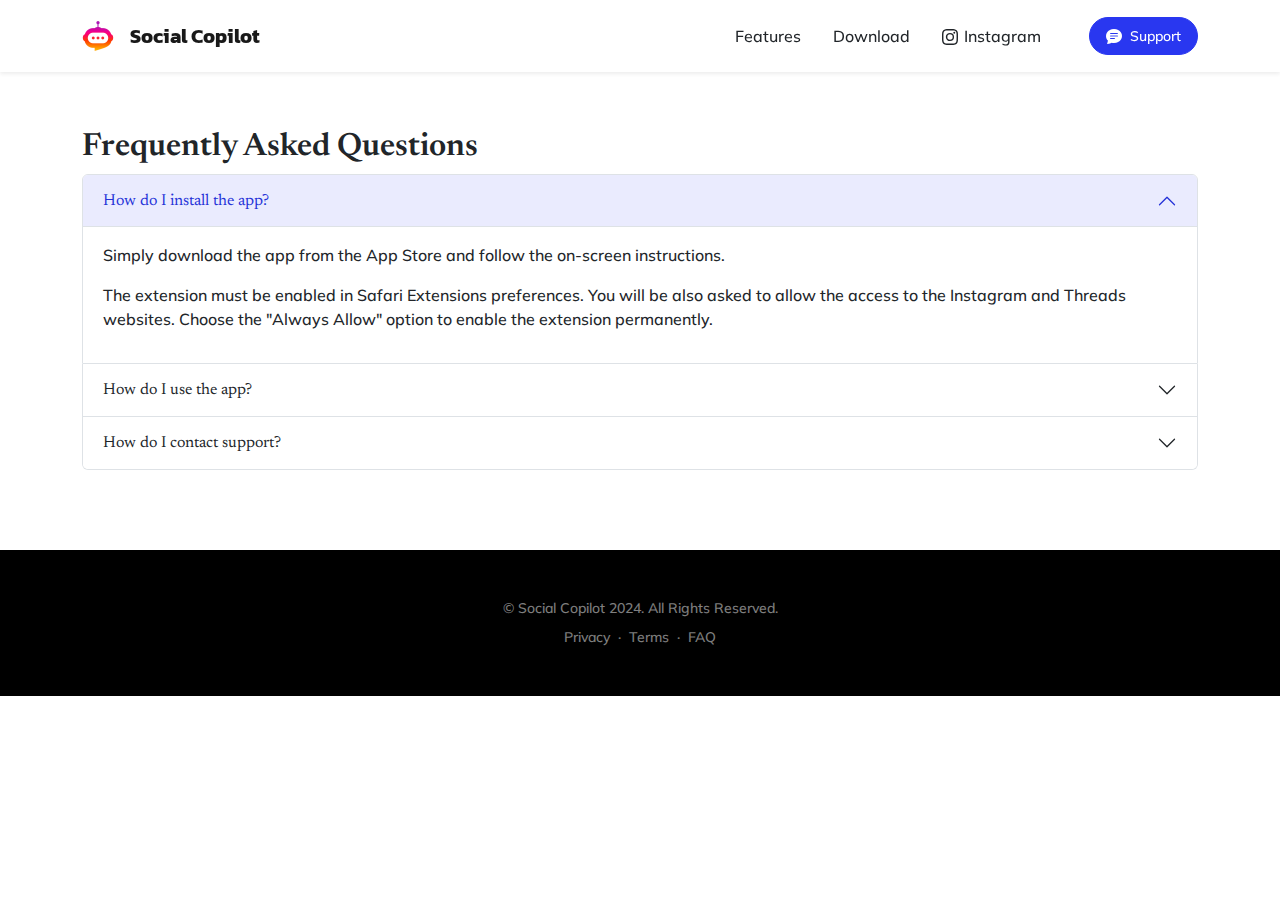
==== faq.html @ f34a7c2a "Added FAQ" ====
<!DOCTYPE html>
<html lang="en">

<head>
    <!-- Google tag (gtag.js) -->
    <script async src="https://www.googletagmanager.com/gtag/js?id=G-7GPR54T73J"></script>
    <script>
        window.dataLayer = window.dataLayer || [];
        function gtag() { dataLayer.push(arguments); }
        gtag('js', new Date());

        gtag('config', 'G-7GPR54T73J');
    </script>
    <meta charset="utf-8" />
    <meta name="viewport" content="width=device-width, initial-scale=1, shrink-to-fit=no" />
    <title>Social Copilot - FAQ</title>
    <link rel="icon" href="favicon.ico" sizes="48x48">
    <link rel="icon" type="image/png" href="assets/favicon-32x32.png" sizes="32x32">
    <link rel="icon" type="image/png" href="assets/favicon-16x16.png" sizes="16x16">
    <link rel="icon" type="image/svg+xml" href="assets/icon.svg">
    <link rel="apple-touch-icon" href="assets/apple-touch-icon.png">
    <!-- Bootstrap icons-->
    <link href="https://cdn.jsdelivr.net/npm/bootstrap-icons@1.5.0/font/bootstrap-icons.css" rel="stylesheet" />
    <!-- Google fonts-->
    <link rel="preconnect" href="https://fonts.gstatic.com" />
    <link href="https://fonts.googleapis.com/css2?family=Newsreader:ital,wght@0,600;1,600&amp;display=swap"
        rel="stylesheet" />
    <link
        href="https://fonts.googleapis.com/css2?family=Mulish:ital,wght@0,300;0,500;0,600;0,700;1,300;1,500;1,600;1,700&amp;display=swap"
        rel="stylesheet" />
    <link href="https://fonts.googleapis.com/css2?family=Kanit:ital,wght@0,400;1,400&amp;display=swap"
        rel="stylesheet" />
    <!-- Core theme CSS (includes Bootstrap)-->
    <link href="css/styles.css" rel="stylesheet" />
</head>

<body id="page-top">
    <!-- Navigation-->
    <nav class="navbar navbar-expand-lg navbar-light fixed-top shadow-sm" id="mainNav">
        <div class="container">
            <img class="logo" src="assets/img/icon.png" alt="Social Copilot"></img>
            <a class="navbar-brand fw-bold" href="index.html#page-top">Social Copilot</a>
            <button class="navbar-toggler" type="button" data-bs-toggle="collapse" data-bs-target="#navbarResponsive"
                aria-controls="navbarResponsive" aria-expanded="false" aria-label="Toggle navigation">
                Menu
                <i class="bi-list"></i>
            </button>
            <div class="collapse navbar-collapse" id="navbarResponsive">
                <ul class="navbar-nav ms-auto me-4 my-3 my-lg-0">
                    <li class="nav-item"><a class="nav-link me-lg-3" href="index.html#features">Features</a></li>
                    <li class="nav-item"><a class="nav-link me-lg-3" href="index.html#download">Download</a></li>
                    <li class="nav-item">
                        <a class="nav-link me-lg-3" href="https://www.instagram.com/igcopilot/">
                            <svg xmlns="http://www.w3.org/2000/svg" width="18" height="18" fill="currentColor"
                                class="bi bi-instagram align-middle" viewBox="0 0 18 18">
                                <path
                                    d="M8 0C5.829 0 5.556.01 4.703.048 3.85.088 3.269.222 2.76.42a3.9 3.9 0 0 0-1.417.923A3.9 3.9 0 0 0 .42 2.76C.222 3.268.087 3.85.048 4.7.01 5.555 0 5.827 0 8.001c0 2.172.01 2.444.048 3.297.04.852.174 1.433.372 1.942.205.526.478.972.923 1.417.444.445.89.719 1.416.923.51.198 1.09.333 1.942.372C5.555 15.99 5.827 16 8 16s2.444-.01 3.298-.048c.851-.04 1.434-.174 1.943-.372a3.9 3.9 0 0 0 1.416-.923c.445-.445.718-.891.923-1.417.197-.509.332-1.09.372-1.942C15.99 10.445 16 10.173 16 8s-.01-2.445-.048-3.299c-.04-.851-.175-1.433-.372-1.941a3.9 3.9 0 0 0-.923-1.417A3.9 3.9 0 0 0 13.24.42c-.51-.198-1.092-.333-1.943-.372C10.443.01 10.172 0 7.998 0zm-.717 1.442h.718c2.136 0 2.389.007 3.232.046.78.035 1.204.166 1.486.275.373.145.64.319.92.599s.453.546.598.92c.11.281.24.705.275 1.485.039.843.047 1.096.047 3.231s-.008 2.389-.047 3.232c-.035.78-.166 1.203-.275 1.485a2.5 2.5 0 0 1-.599.919c-.28.28-.546.453-.92.598-.28.11-.704.24-1.485.276-.843.038-1.096.047-3.232.047s-2.39-.009-3.233-.047c-.78-.036-1.203-.166-1.485-.276a2.5 2.5 0 0 1-.92-.598 2.5 2.5 0 0 1-.6-.92c-.109-.281-.24-.705-.275-1.485-.038-.843-.046-1.096-.046-3.233s.008-2.388.046-3.231c.036-.78.166-1.204.276-1.486.145-.373.319-.64.599-.92s.546-.453.92-.598c.282-.11.705-.24 1.485-.276.738-.034 1.024-.044 2.515-.045zm4.988 1.328a.96.96 0 1 0 0 1.92.96.96 0 0 0 0-1.92m-4.27 1.122a4.109 4.109 0 1 0 0 8.217 4.109 4.109 0 0 0 0-8.217m0 1.441a2.667 2.667 0 1 1 0 5.334 2.667 2.667 0 0 1 0-5.334">
                                </path>
                            </svg>
                            Instagram
                        </a>
                    </li>
                </ul>
                <a href="mailto:sia.danilova.connect@gmail.com" style="color: inherit; text-decoration:none;">
                    <button class="btn btn-primary rounded-pill px-3 mb-2 mb-lg-0">
                        <span class="d-flex align-items-center">
                            <i class="bi-chat-text-fill me-2"></i>
                            <span class="small">Support</span>
                        </span>
                    </button>
                </a>
            </div>
        </div>
    </nav>
    <section id="privacy">
        <div class="mt-5 overflow-visible pb-0">
            <div class="position-relative">
                <div class="section-1 mb-md-6">
                    <div class="container">
                        <div class="row col-mb-50">
                            <h2>Frequently Asked Questions</h2>
                            <div class="accordion" id="accordionExample">
                                <div class="accordion-item">
                                    <h2 class="accordion-header" id="headingOne">
                                        <button class="accordion-button" type="button" data-bs-toggle="collapse"
                                            data-bs-target="#collapseOne" aria-expanded="true" aria-controls="collapseOne">
                                            How do I install the app?
                                        </button>
                                    </h2>
                                    <div id="collapseOne" class="accordion-collapse collapse show"
                                        aria-labelledby="headingOne" data-bs-parent="#accordionExample">
                                        <div class="accordion-body">
                                            <p>Simply download the app from the App Store and follow the
                                                on-screen instructions.
                                            </p>
                                            The extension must be enabled in Safari Extensions preferences.
                                            You will be also asked to allow the access to the Instagram and Threads websites.
                                            Choose the "Always Allow" option to enable the extension permanently.
                                            <p>
                                        </div>
                                    </div>
                                </div>
                                <div class="accordion-item">
                                    <h2 class="accordion-header" id="headingTwo">
                                        <button class="accordion-button collapsed" type="button" data-bs-toggle="collapse"
                                            data-bs-target="#collapseTwo" aria-expanded="false" aria-controls="collapseTwo">
                                            How do I use the app?
                                        </button>
                                    </h2>
                                    <div id="collapseTwo" class="accordion-collapse collapse" aria-labelledby="headingTwo"
                                        data-bs-parent="#accordionExample">
                                        <div class="accordion-body">
                                            <p>Once you have installed the app, you will need an active subscription in order to use it.
                                                You can subscribe by clicking the "Subscribe" button in the browser popup and follow the
                                                on-screen instructions.
                                            </p>
                                            <p>
                                                After that, you can start using the app. The app will automatically inject the new button
                                                near the comment field on Instagram and Threads websites. Click the button to
                                                generate the comment for your post.
                                            </p>
                                        </div>
                                    </div>
                                </div>
                                <div class="accordion-item">
                                    <h2 class="accordion-header" id="headingThree">
                                        <button class="accordion-button collapsed" type="button" data-bs-toggle="collapse"
                                            data-bs-target="#collapseThree" aria-expanded="false"
                                            aria-controls="collapseThree">
                                            How do I contact support?
                                        </button>
                                    </h2>
                                    <div id="collapseThree" class="accordion-collapse collapse" aria-labelledby="headingThree"
                                        data-bs-parent="#accordionExample">
                                        <div class="accordion-body">
                                            <p>You can contact support by clicking the "Support" button in the top right
                                                corner of the screen.</p>
                                        </div>
                                    </div>
                                </div>
                            </div>
                        </div>
                    </div>
                </div>
            </div>
        </div>
    </section>
    <!-- Footer-->
    <footer class="bg-black text-center py-5">
        <div class="container">
            <div class="text-white-50 small">
                <div class="mb-2">&copy; Social Copilot 2024. All Rights Reserved.</div>
                <a href="privacy.html">Privacy</a>
                <span class="mx-1">&middot;</span>
                <a href="https://www.apple.com/legal/internet-services/itunes/dev/stdeula/">Terms</a>
                <span class="mx-1">&middot;</span>
                <a href="faq.html">FAQ</a>
            </div>
        </div>
    </footer>
    <!-- Bootstrap core JS-->
    <script src="https://cdn.jsdelivr.net/npm/bootstrap@5.2.3/dist/js/bootstrap.bundle.min.js"></script>
    <!-- Core theme JS-->
    <script src="js/scripts.js"></script>
    <!-- * * * * * * * * * * * * * * * * * * * * * * * * * * * * * * * * * * * * * * * *-->
    <!-- * *                               SB Forms JS                               * *-->
    <!-- * * Activate your form at https://startbootstrap.com/solution/contact-forms * *-->
    <!-- * * * * * * * * * * * * * * * * * * * * * * * * * * * * * * * * * * * * * * * *-->
    <script src="https://cdn.startbootstrap.com/sb-forms-latest.js"></script>
</body>

</html>
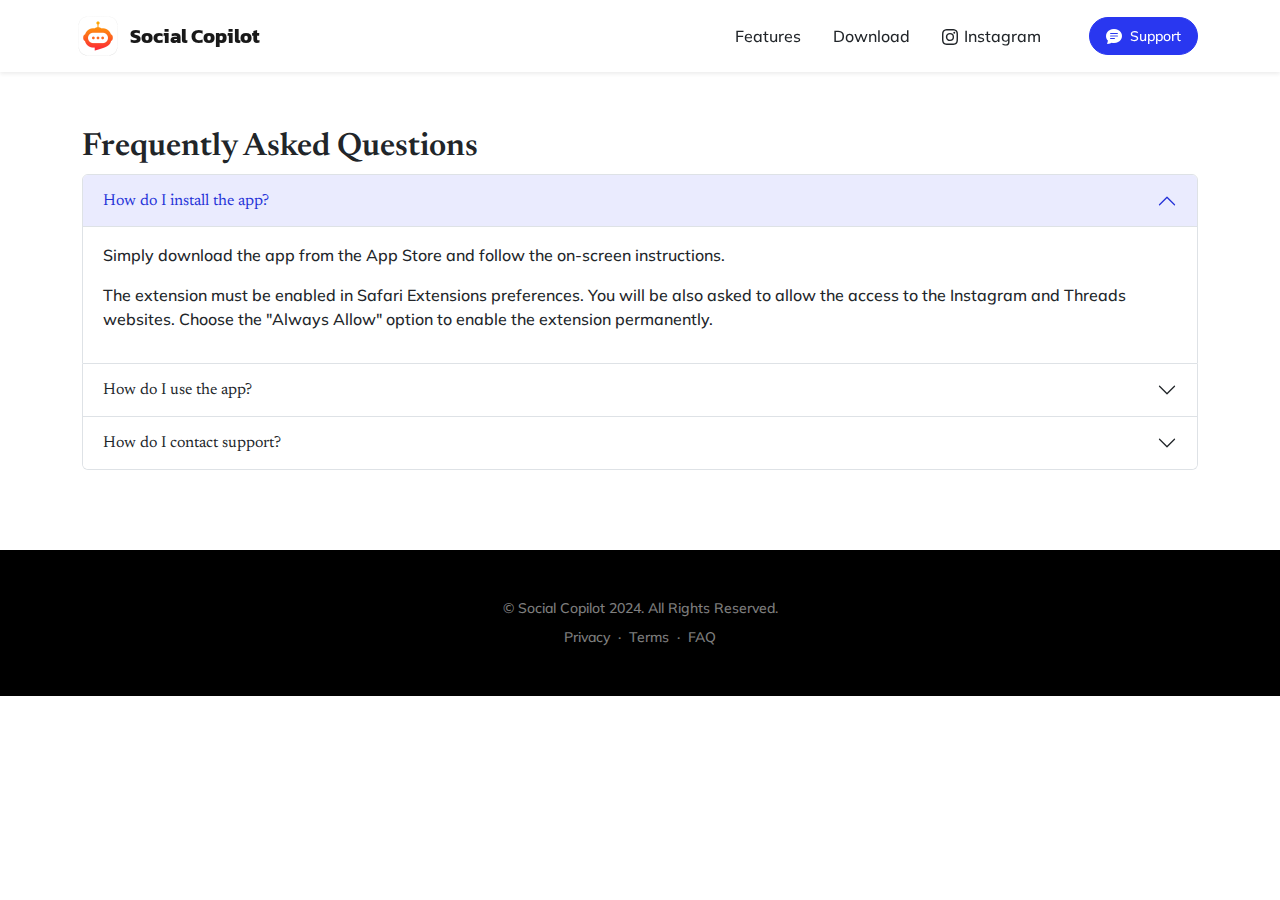
==== commit ac30b255: "Update color brand" ====
--- a/faq.html
+++ b/faq.html
@@ -15,8 +15,6 @@
     <meta name="viewport" content="width=device-width, initial-scale=1, shrink-to-fit=no" />
     <title>Social Copilot - FAQ</title>
     <link rel="icon" href="favicon.ico" sizes="48x48">
-    <link rel="icon" type="image/png" href="assets/favicon-32x32.png" sizes="32x32">
-    <link rel="icon" type="image/png" href="assets/favicon-16x16.png" sizes="16x16">
     <link rel="icon" type="image/svg+xml" href="assets/icon.svg">
     <link rel="apple-touch-icon" href="assets/apple-touch-icon.png">
     <!-- Bootstrap icons-->
@@ -50,7 +48,7 @@
                     <li class="nav-item"><a class="nav-link me-lg-3" href="index.html#features">Features</a></li>
                     <li class="nav-item"><a class="nav-link me-lg-3" href="index.html#download">Download</a></li>
                     <li class="nav-item">
-                        <a class="nav-link me-lg-3" href="https://www.instagram.com/igcopilot/">
+                        <a class="nav-link me-lg-3" href="https://www.instagram.com/social_copilot/">
                             <svg xmlns="http://www.w3.org/2000/svg" width="18" height="18" fill="currentColor"
                                 class="bi bi-instagram align-middle" viewBox="0 0 18 18">
                                 <path
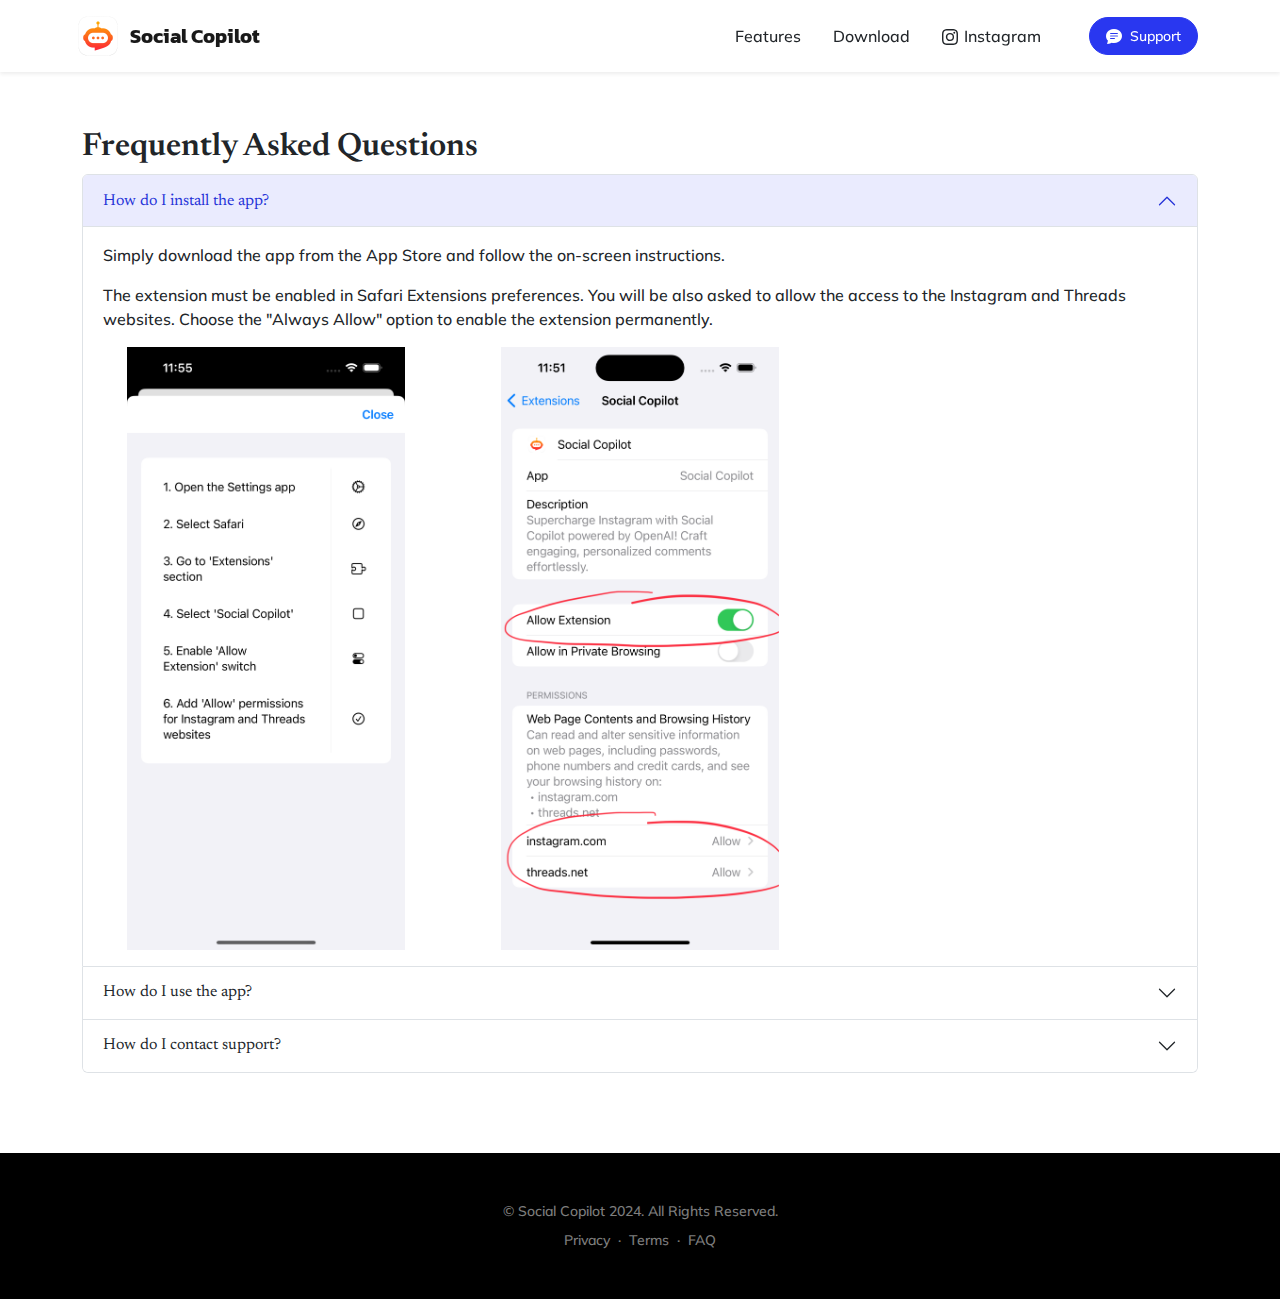
==== commit dd1458c3: "FAQ added images" ====
--- a/faq.html
+++ b/faq.html
@@ -95,6 +95,10 @@
                                             You will be also asked to allow the access to the Instagram and Threads websites.
                                             Choose the "Always Allow" option to enable the extension permanently.
                                             <p>
+                                            <div class="row gx-5">
+                                                <div class="px-5 px-sm-10 col-6 col-lg-4"><img class="img-fluid" src="assets/img/faq/0.png" alt="..."></div>
+                                                <div class="px-5 px-sm-10 col-6 col-lg-4"><img class="img-fluid" src="assets/img/faq/1.png" alt="..."></div>
+                                            </div>
                                         </div>
                                     </div>
                                 </div>
@@ -109,14 +113,19 @@
                                         data-bs-parent="#accordionExample">
                                         <div class="accordion-body">
                                             <p>Once you have installed the app, you will need an active subscription in order to use it.
-                                                You can subscribe by clicking the "Subscribe" button in the browser popup and follow the
-                                                on-screen instructions.
+                                                You can subscribe by clicking the "Subscribe" button in the browser popup or inside the 
+                                                application (only iOS) and follow the on-screen instructions.
                                             </p>
                                             <p>
                                                 After that, you can start using the app. The app will automatically inject the new button
                                                 near the comment field on Instagram and Threads websites. Click the button to
                                                 generate the comment for your post.
                                             </p>
+                                            <div class="row gx-5">
+                                                <div class="px-5 px-sm-10 col-3 col-lg-4"><img class="img-fluid" src="assets/img/faq/2.png" alt="..."></div>
+                                                <div class="px-5 px-sm-10 col-3 col-lg-4"><img class="img-fluid" src="assets/img/faq/3.png" alt="..."></div>
+                                                <div class="px-5 px-sm-10 col-3 col-lg-4"><img class="img-fluid" src="assets/img/faq/4.png" alt="..."></div>
+                                            </div>
                                         </div>
                                     </div>
                                 </div>
